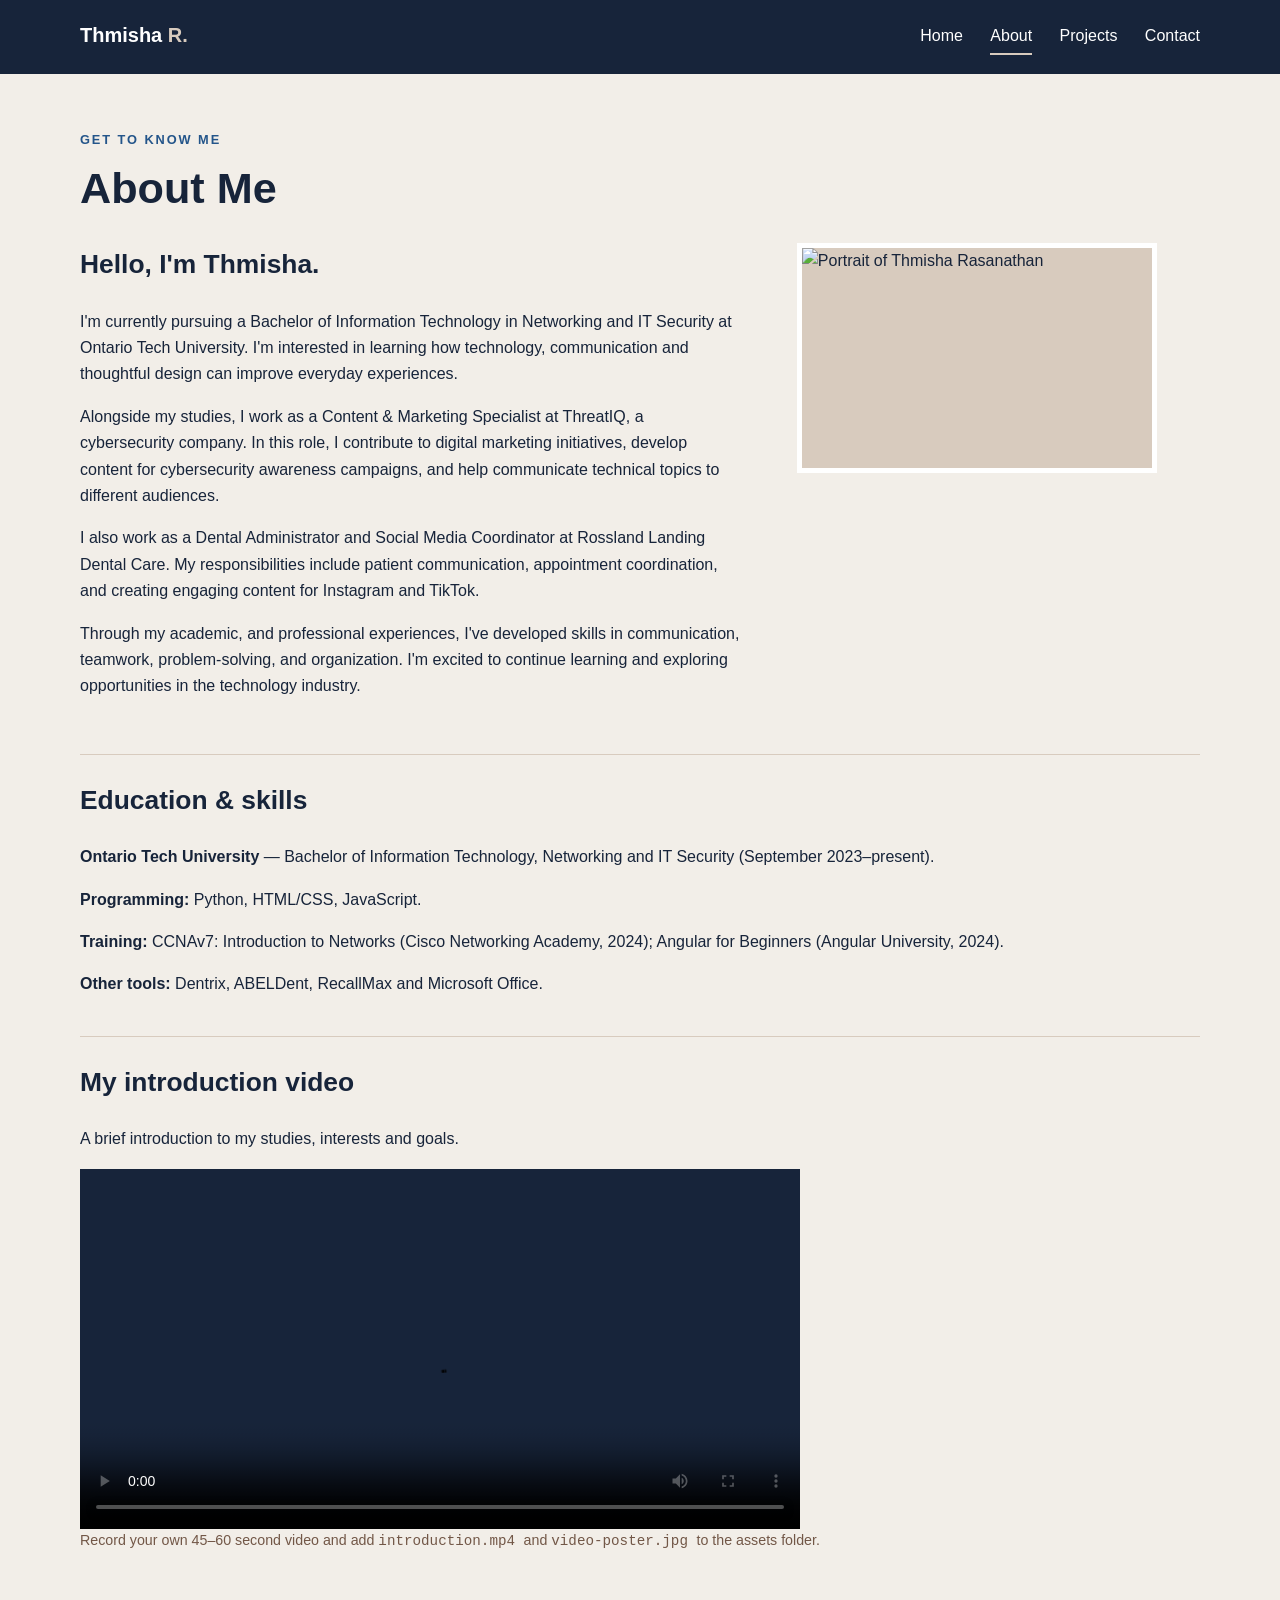
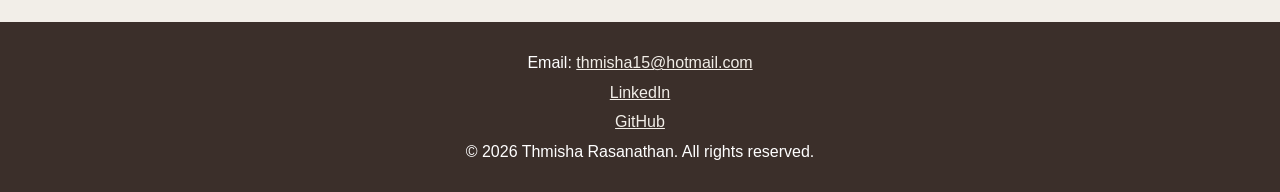
==== about.html @ d920c5e0 "Inital Commit" ====
<!DOCTYPE html>
<html lang="en">
    <head>
        <meta charset="utf-8"/>
        <meta content="width=device-width, initial-scale=1.0" name="viewport"/>
        <meta content="Portfolio of Thmisha Rasanathan, an Information Technology student at Ontario Tech University." name="description"/>
        <title>
            About | Thmisha Rasanathan
        </title>
        <!-- Week 1: HTML template and external stylesheets. Week 3: viewport-specific CSS. -->
        <link href="css/styles-laptop.css" rel="stylesheet"/>
        <link href="css/styles-tablet.css" media="(min-width: 601px) and (max-width: 1023px)" rel="stylesheet"/>
        <link href="css/styles-mobile.css" media="(max-width: 600px)" rel="stylesheet"/>
    </head>
    <body>
        <!-- Week 2-b: semantic header and navigation elements. -->
        <header class="site-header">
            <div class="page-width header-inner">
                <a class="brand" href="index.html">
                    Thmisha
                    <span>
                        R.
                    </span>
                </a>
                <nav aria-label="Main navigation">
                    <a href="index.html">
                        Home
                    </a>
                    <a aria-current="page" href="about.html">
                        About
                    </a>
                    <a href="projects.html">
                        Projects
                    </a>
                    <a href="contact.html">
                        Contact
                    </a>
                </nav>
            </div>
        </header>
        <main class="page-width content-section">
            <p class="eyebrow dark">
                GET TO KNOW ME
            </p>
            <h1>
                About Me
            </h1>
            <!-- Week 1: image tag; replace placeholder with an original photo before submission. -->
            <div class="about-columns">
                <article class="about-copy">
                    <h2>
                        Hello, I'm Thmisha.
                    </h2>
                    <p>
                        I'm currently pursuing a Bachelor of Information Technology in Networking and IT Security at Ontario Tech University. I'm interested in learning how technology, communication and thoughtful design can improve everyday experiences.
                    </p>
                    <p>
                        Alongside my studies, I work as a Content & Marketing Specialist at ThreatIQ, a cybersecurity company. In this role, I contribute to digital marketing initiatives, develop content for cybersecurity awareness campaigns, and help communicate technical topics to different audiences.
                    </p>
                    <p>
                        I also work as a Dental Administrator and Social Media Coordinator at Rossland Landing Dental Care. My responsibilities include patient communication, appointment coordination, and creating engaging content for Instagram and TikTok.
                    </p>
                    <p>
                         Through my academic, and professional experiences, I've developed skills in communication, teamwork, problem-solving, and organization. I'm excited to continue learning and exploring opportunities in the technology industry.
                    </p>
                </article>
                <aside class="about-media">
                    <img alt="Portrait of Thmisha Rasanathan" class="profile-image" src="images/profile-photo.jpg"/>
                    <p class="media-note">
                        <code>
                        </code>
                    </p>
                </aside>
            </div>
            <section class="detail-section">
                <h2>
                    Education & skills
                </h2>
                <p>
                    <strong>
                        Ontario Tech University
                    </strong>
                    — Bachelor of Information Technology, Networking and IT Security (September 2023–present).
                </p>
                <p>
                    <strong>
                        Programming:
                    </strong>
                    Python, HTML/CSS, JavaScript.
                </p>
                <p>
                    <strong>
                        Training:
                    </strong>
                    CCNAv7: Introduction to Networks (Cisco Networking Academy, 2024); Angular for Beginners (Angular University, 2024).
                </p>
                <p>
                    <strong>
                        Other tools:
                    </strong>
                    Dentrix, ABELDent, RecallMax and Microsoft Office.
                </p>
            </section>
            <section class="detail-section">
                <h2>
                    My introduction video
                </h2>
                <p>
                    A brief introduction to my studies, interests and goals.
                </p>
                <!-- Week 2: native HTML5 video, MP4 source, controls; assignment requires poster and 45–60 s recording. -->
                <video controls="" poster="images/video-poster.jpg" preload="metadata" width="720">
                    <source src="images/introduction.mp4" type="video/mp4"/>
                    Your browser does not support HTML5 video.
                </video>
                <p class="media-note">
                    Record your own 45–60 second video and add
                    <code>
                        introduction.mp4
                    </code>
                    and
                    <code>
                        video-poster.jpg
                    </code>
                    to the assets folder.
                </p>
            </section>
        </main>
        <!-- Week 2-b: semantic footer; Assignment 1 requires contact email and copyright. -->
        <footer class="site-footer">
            <div class="page-width">
                <p>
                    Email:
                    <a href="mailto:thmisha15@hotmail.com">
                        thmisha15@hotmail.com
                    </a>
                </p>
          <p>
            <a href="https://www.linkedin.com/in/thmisha/"
               target="_blank"
               rel="noopener noreferrer">
                LinkedIn
            </a>
          </p>

          <p>
            <a href="https://github.com/thmisha15"
               target="_blank"
               rel="noopener noreferrer">
                GitHub
            </a>
         </p>
                <p>
                    © 2026 Thmisha Rasanathan. All rights reserved.
                </p>
            </div>
        </footer>
    </body>
</html>
---- css/styles-laptop.css ----
/* WEEK 1: selectors, external stylesheets, floated elements, gradients.
   WEEK 2-b: styling semantic tags. WEEK 4: transform/transition on hover. */

:root {
    --blue: #24558A;
    --espresso: #3B2F2A;
    --navy: #17243A;
    --mocha: #725747;
    --beige: #D8CBBE;
    --ivory: #F2EEE8;
}

* {
    box-sizing: border-box;
}

body {
    margin: 0;
    background: var(--ivory);
    color: var(--navy);
    font-family: Arial,Helvetica,sans-serif;
    line-height: 1.65;
}

a {
    color: var(--blue);
}

a:focus-visible,button:focus-visible,input:focus-visible,textarea:focus-visible {
    outline: 3px solid var(--blue);
    outline-offset: 3px;
}

h1,h2,h3,p {
    margin-top: 0;
}

h1 {
    font-size: 2.7rem;
    line-height: 1.18;
}

h2 {
    font-size: 1.65rem;
}

h3 {
    font-size: 1.2rem;
}

.page-width {
    width: 88%;
    max-width: 1120px;
    margin-left: auto;
    margin-right: auto;
}

.site-header {
    background: var(--navy);
    color: white;
}

.header-inner {
    padding: 19px 0;
}

.header-inner::after,.tile-row::after,.about-columns::after,.contact-wrap::after {
    content: "";
    display: block;
    clear: both;
}

.brand {
    float: left;
    color: white;
    text-decoration: none;
    font-size: 1.25rem;
    font-weight: bold;
}

.brand span {
    color: var(--beige);
}

nav {
    float: right;
}

nav a {
    color: white;
    text-decoration: none;
    display: inline-block;
    margin-left: 23px;
    padding: 4px 0;
}

nav a:hover,nav a[aria-current="page"] {
    border-bottom: 2px solid var(--beige);
}

/* WEEK 1: angled linear gradient and horizontal linear gradient. */

.hero {
    background: linear-gradient(115deg,var(--navy) 0%,var(--blue) 65%,var(--mocha) 100%);
    color: white;
    padding: 85px 0 95px;
}

.hero h1 {
    max-width: 790px;
    font-size: 3.25rem;
}

.hero h1 span {
    color: var(--beige);
}

.eyebrow {
    font-size: .8rem;
    font-weight: bold;
    letter-spacing: .15em;
    color: var(--beige);
}

.eyebrow.dark {
    color: var(--blue);
}

.hero-intro {
    max-width: 780px;
    font-size: 1.17rem;
}

.hero-actions {
    margin-top: 29px;
}

.button {
    display: inline-block;
    border: 0;
    background: var(--blue);
    color: white;
    padding: 12px 22px;
    border-radius: 5px;
    font: inherit;
    font-weight: bold;
    text-decoration: none;
    cursor: pointer;
    transition: transform .2s, background-color .2s;
}

.hero .button {
    background: var(--beige);
    color: var(--navy);
}

.button-outline {
    border: 1px solid var(--beige);
    background: transparent !important;
    color: white !important;
}

/* WEEK 4: hover transform similar to lecture's translate demonstrations. */

.button:hover {
    transform: translateY(-2px);
    background: var(--mocha);
}

.hero .button:hover {
    background: white;
}

.content-section {
    padding-top: 55px;
    padding-bottom: 55px;
}

.lead {
    max-width: 760px;
    font-size: 1.1rem;
}

.tile-row {
    margin: 0 -1%;
}

.tile {
    float: left;
    width: 31.33%;
    min-height: 215px;
    margin: 0 1% 20px;
    padding: 24px;
    background: white;
    border-top: 5px solid var(--blue);
    box-shadow: 0 4px 14px #17243a12;
}

.tile-number {
    color: var(--mocha);
    font-weight: bold;
    letter-spacing: .1em;
}

.soft-panel {
    background: linear-gradient(to right,var(--beige),var(--ivory));
    padding-left: 35px;
    padding-right: 35px;
    margin-bottom: 50px;
    border-radius: 8px;
}

.text-link {
    font-weight: bold;
}

.site-footer {
    background: var(--espresso);
    color: white;
    padding: 25px 0;
    text-align: center;
}

.site-footer p {
    margin: 3px 0;
}

.site-footer a {
    color: var(--ivory);
}

/* WEEK 1 / WEEK 3: floated percentage columns instead of Flexbox. */

.about-copy {
    float: left;
    width: 59%;
}

.about-media {
    float: right;
    width: 36%;
}

.profile-image {
    width: 100%;
    max-width: 360px;
    display: block;
    border: 5px solid white;
    background: var(--beige);
    min-height: 230px;
    object-fit: cover;
}

.media-note {
    font-size: .89rem;
    color: var(--mocha);
}

.detail-section {
    margin-top: 38px;
    padding-top: 24px;
    border-top: 1px solid var(--beige);
}

video {
    display: block;
    width: 100%;
    max-width: 720px;
    background: var(--navy);
}

.project {
    padding: 25px 29px;
    margin-bottom: 18px;
    background: white;
    border-left: 5px solid var(--blue);
    box-shadow: 0 3px 12px #17243a0d;
}

.project h2 {
    margin-bottom: 9px;
}

.project-type {
    font-size: .81rem;
    font-weight: bold;
    text-transform: uppercase;
    letter-spacing: .07em;
    color: var(--mocha);
}

.project-tags {
    font-weight: bold;
    font-size: .89rem;
    color: var(--blue);
    margin-bottom: 0;
}

.project-image {
    display: block;
    width: 100%;
    max-width: 650px;
    height: auto;
    margin-top: 20px;
    margin-bottom: 20px;
    border-radius: 6px;
    border: 2px solid var(--beige);
}

.placeholder {
    border-left-color: var(--mocha);
}

.contact-wrap form {
    float: left;
    width: 61%;
    padding: 30px;
    background: white;
    border-radius: 7px;
}

.contact-aside {
    float: right;
    width: 33%;
    background: var(--beige);
    padding: 25px;
    border-radius: 7px;
}

label {
    display: block;
    margin: 16px 0 6px;
    font-weight: bold;
}

input,textarea {
    width: 100%;
    padding: 12px;
    border: 1px solid var(--mocha);
    border-radius: 4px;
    background: white;
    color: var(--navy);
    font: inherit;
}

textarea {
    resize: vertical;
}

.form-note {
    font-size: .85rem;
    color: var(--mocha);
}
---- css/styles-tablet.css ----
/* WEEK 3: tablet viewport 601–1023px, separate CSS file, fluid percentages. */

.page-width {
    width: 92%;
}

.hero {
    padding: 65px 0;
}

.hero h1 {
    font-size: 2.75rem;
}

.tile {
    width: 48%;
    min-height: 220px;
}

.about-copy {
    width: 57%;
}

.about-media {
    width: 38%;
}

.contact-wrap form {
    width: 60%;
}

.contact-aside {
    width: 35%;
}
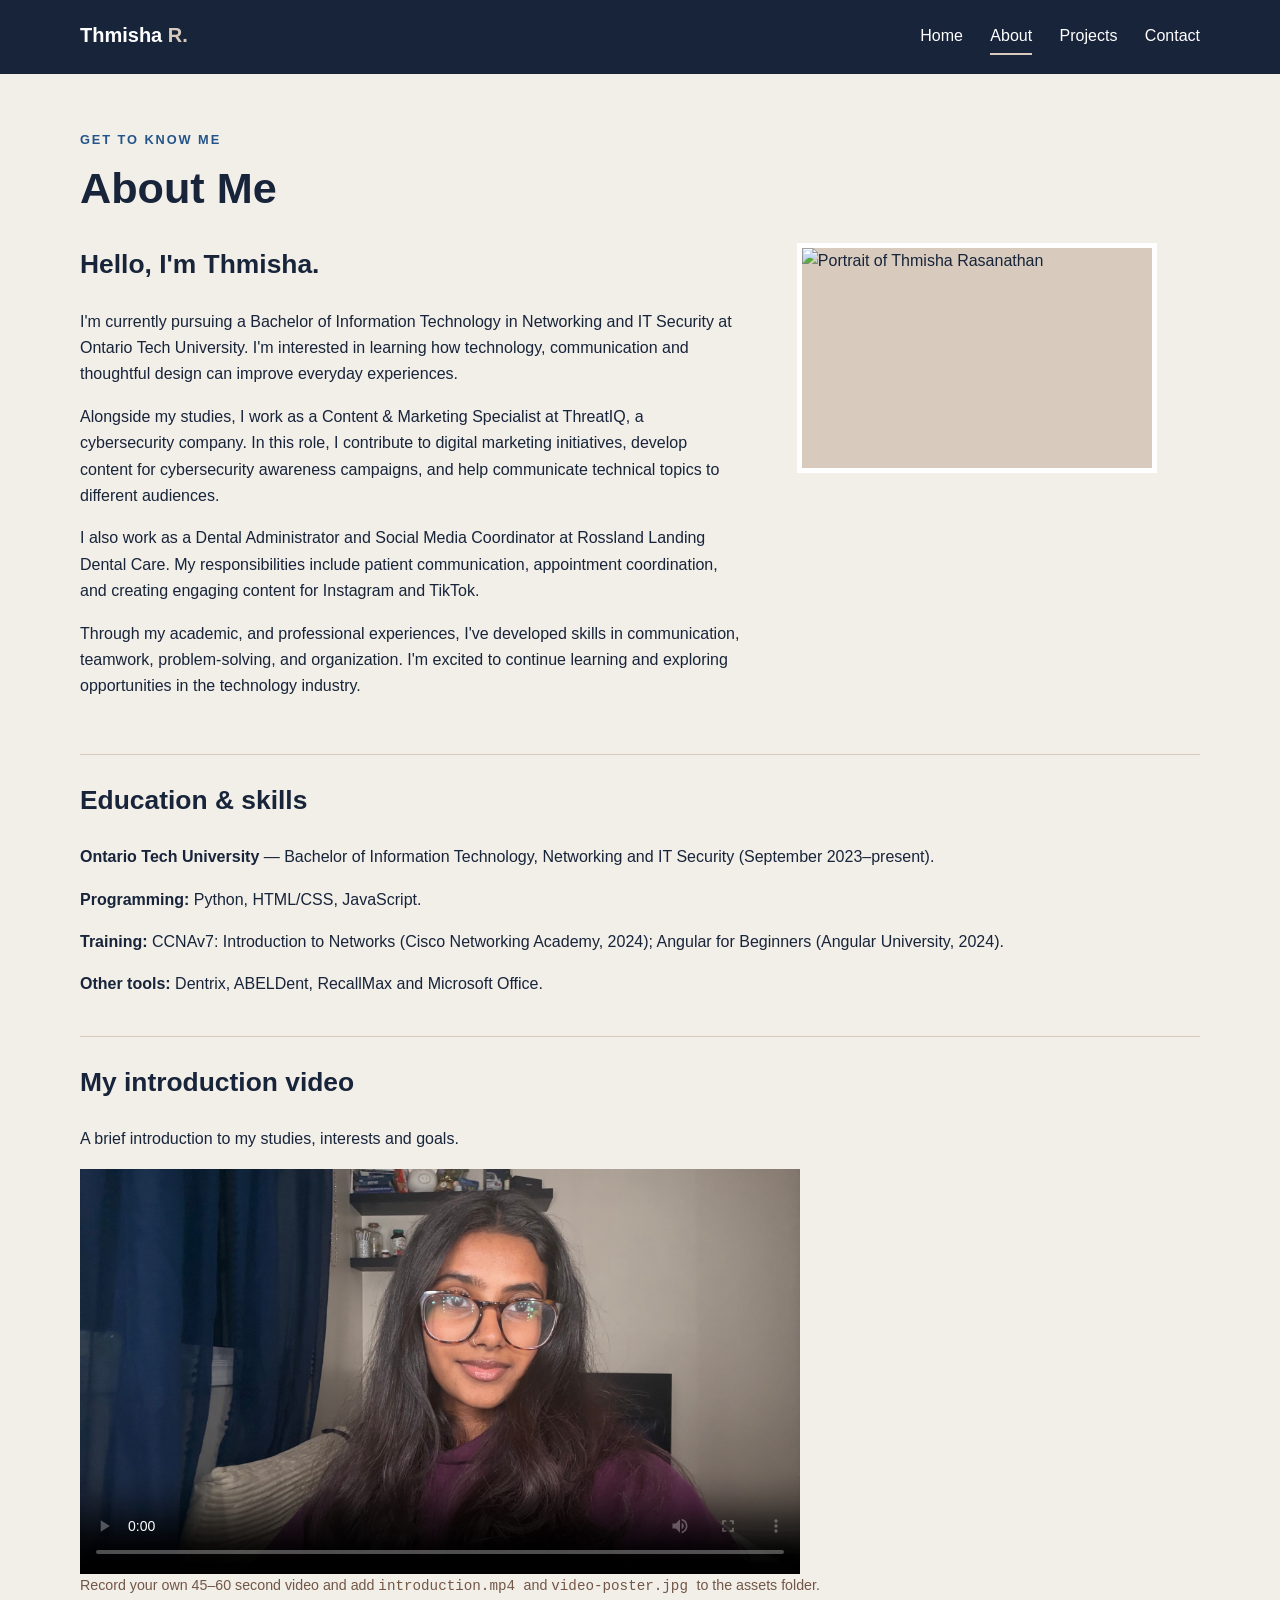
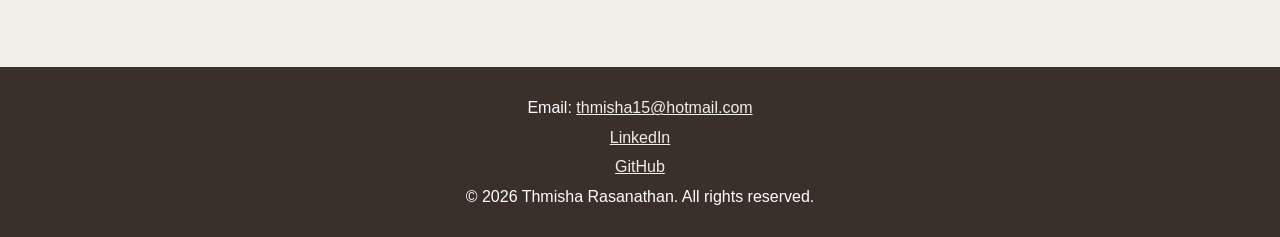
==== commit 96fb8e29: "Update introduction video" ====
--- a/about.html
+++ b/about.html
@@ -110,7 +110,7 @@
                 </p>
                 <!-- Week 2: native HTML5 video, MP4 source, controls; assignment requires poster and 45–60 s recording. -->
                 <video controls="" poster="images/video-poster.jpg" preload="metadata" width="720">
-                    <source src="images/introduction.mp4" type="video/mp4"/>
+                    <source src="images/introduction-small.mp4" type="video/mp4"/>
                     Your browser does not support HTML5 video.
                 </video>
                 <p class="media-note">
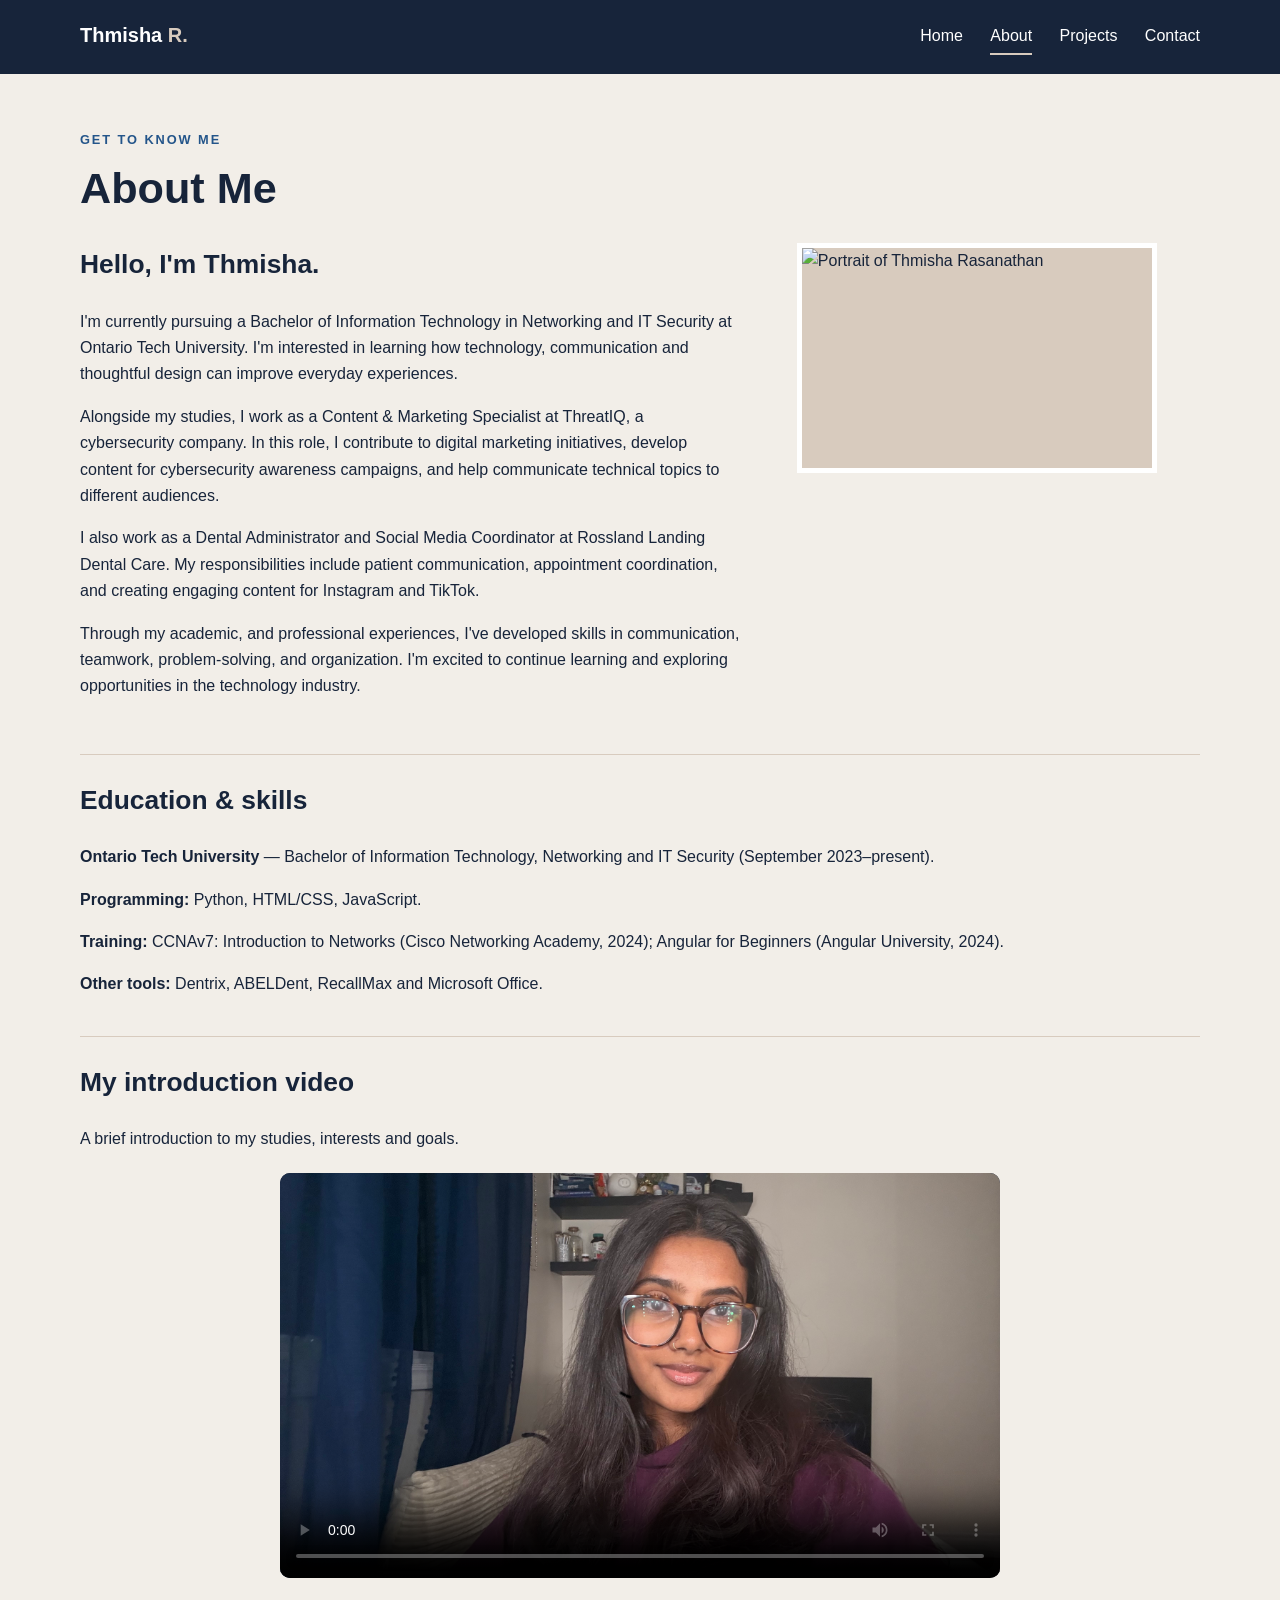
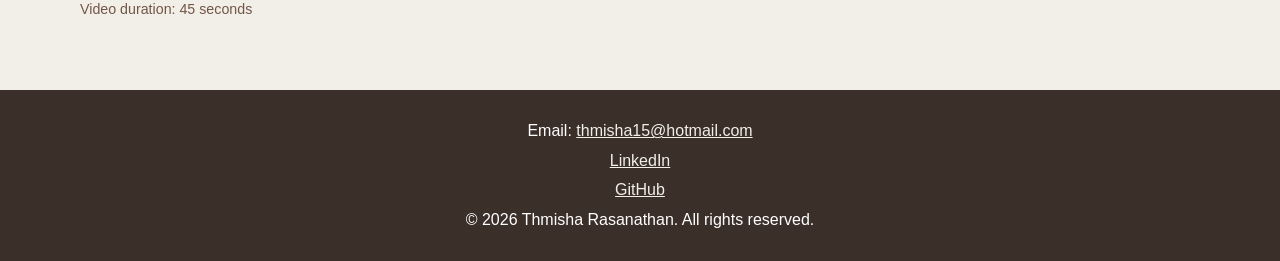
==== commit 3499e06c: "Fix introduction video playback" ====
--- a/about.html
+++ b/about.html
@@ -108,21 +108,13 @@
                 <p>
                     A brief introduction to my studies, interests and goals.
                 </p>
-                <!-- Week 2: native HTML5 video, MP4 source, controls; assignment requires poster and 45–60 s recording. -->
-                <video controls="" poster="images/video-poster.jpg" preload="metadata" width="720">
-                    <source src="images/introduction-small.mp4" type="video/mp4"/>
+                <!-- Week 2: HTML5 introduction video with controls and poster -->
+                <video controls preload="metadata" poster="images/video-poster.jpg" class="intro-video">
+                    <source src="images/introduction-small.mp4" type="video/mp4">
                     Your browser does not support HTML5 video.
                 </video>
                 <p class="media-note">
-                    Record your own 45–60 second video and add
-                    <code>
-                        introduction.mp4
-                    </code>
-                    and
-                    <code>
-                        video-poster.jpg
-                    </code>
-                    to the assets folder.
+                    Video duration: 45 seconds
                 </p>
             </section>
         </main>
--- a/css/styles-laptop.css
+++ b/css/styles-laptop.css
@@ -269,6 +269,14 @@
     background: var(--navy);
 }
 
+.intro-video {
+    display: block;
+    width: 100%;
+    max-width: 720px;
+    height: auto;
+    margin: 20px auto;
+    border-radius: 10px;
+}
 .project {
     padding: 25px 29px;
     margin-bottom: 18px;
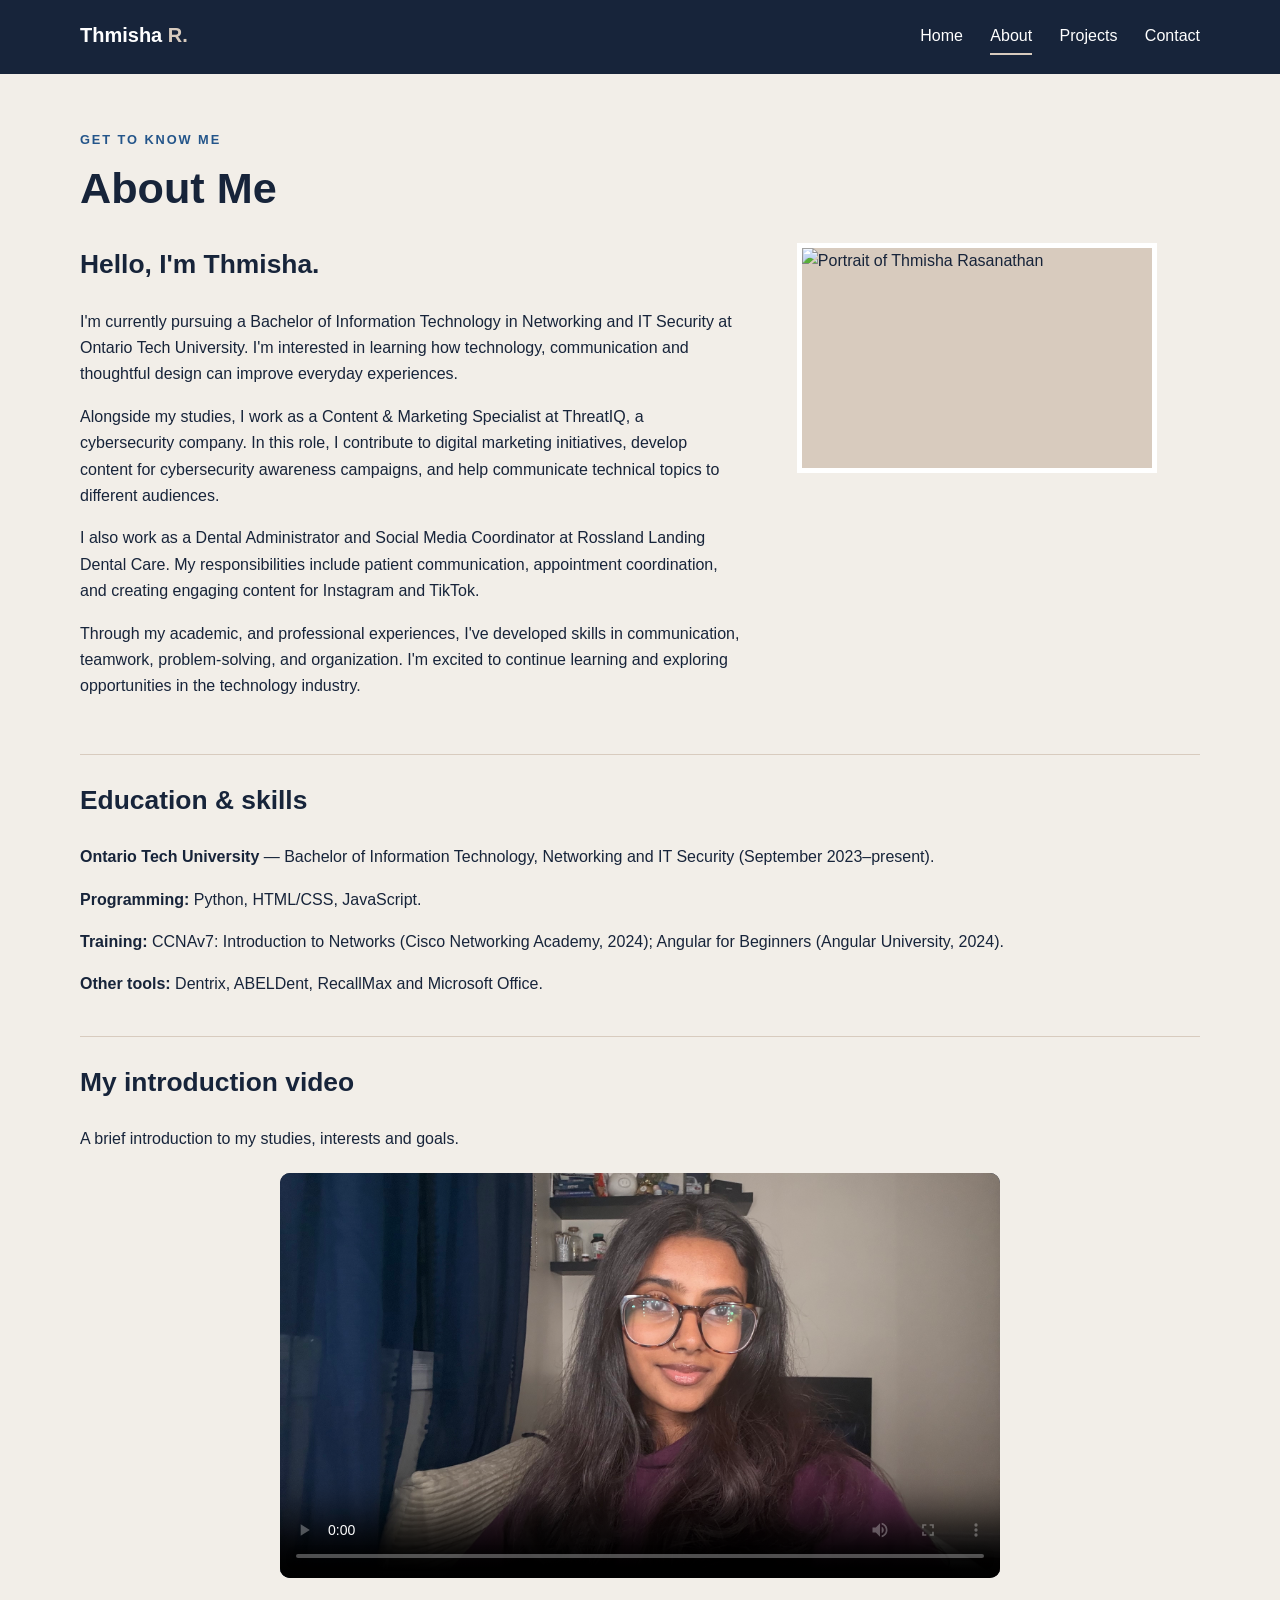
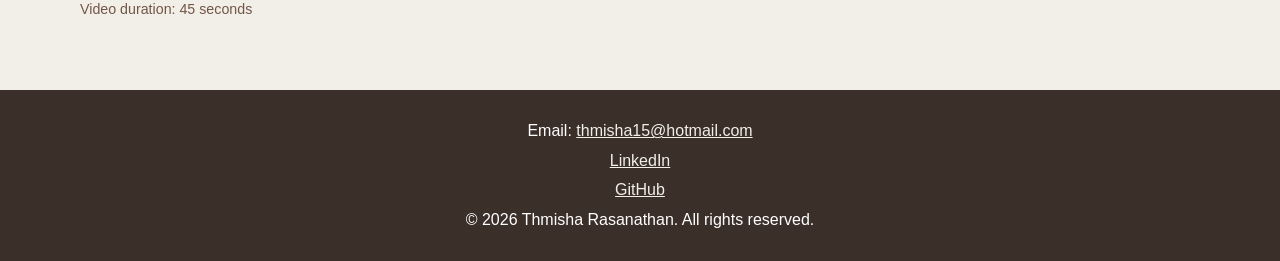
==== commit aa014a2f: "profile-photo error fix" ====
--- a/about.html
+++ b/about.html
@@ -64,13 +64,14 @@
                          Through my academic, and professional experiences, I've developed skills in communication, teamwork, problem-solving, and organization. I'm excited to continue learning and exploring opportunities in the technology industry.
                     </p>
                 </article>
-                <aside class="about-media">
-                    <img alt="Portrait of Thmisha Rasanathan" class="profile-image" src="images/profile-photo.jpg"/>
-                    <p class="media-note">
-                        <code>
-                        </code>
-                    </p>
-                </aside>
+            <!-- Week 1: Personal profile photograph -->
+            <aside class="about-media">
+                <img
+                    src="images/profile-photo.jpg"
+                    alt="Portrait of Thmisha Rasanathan"
+                    class="profile-image"
+                >
+            </aside>
             </div>
             <section class="detail-section">
                 <h2>
